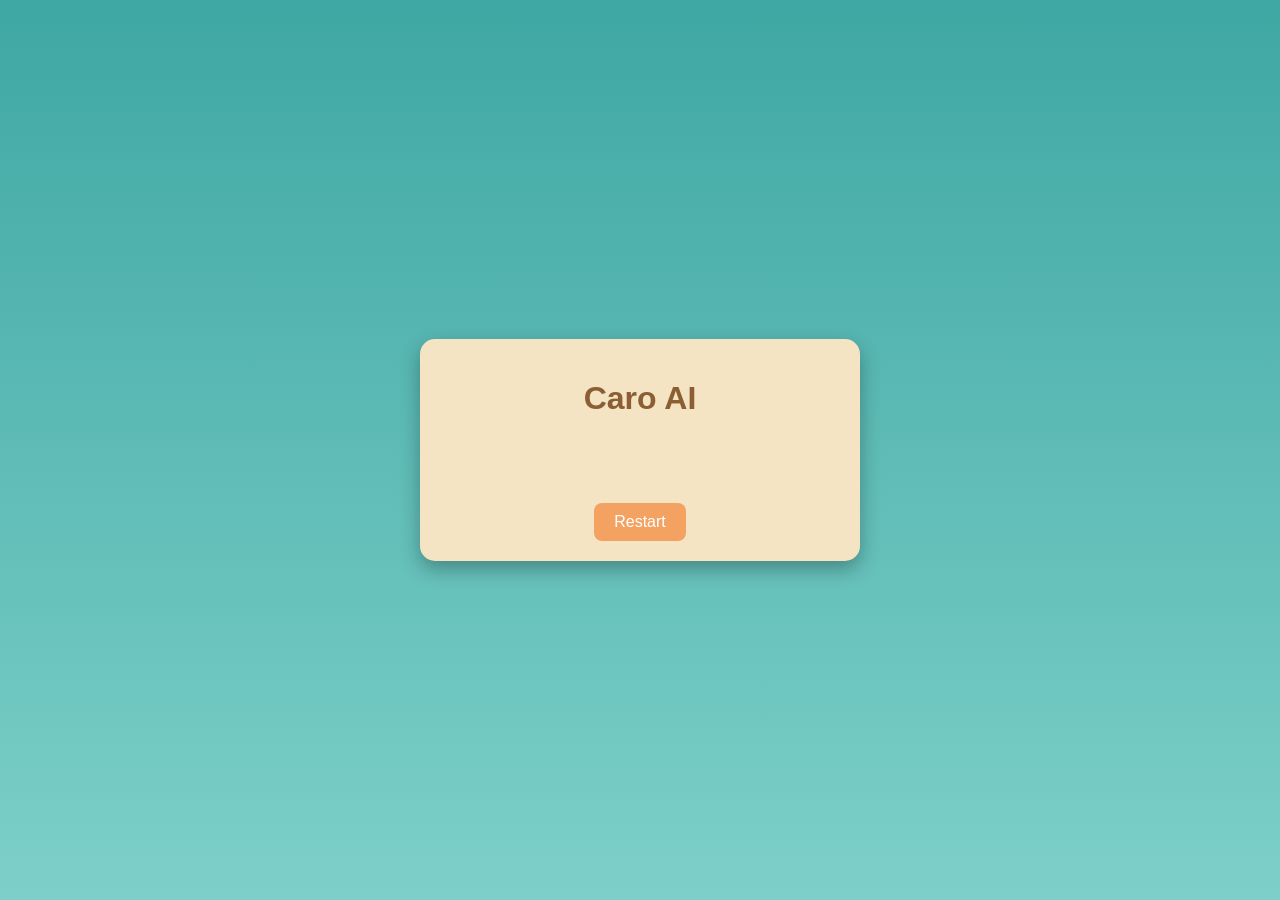
==== frontend/index.html @ d74db957 "code UX" ====
<!DOCTYPE html>
<html lang="en">

<head>
    <meta charset="UTF-8">
    <meta name="viewport" content="width=device-width, initial-scale=1.0">
    <title>PnlhaiIT-Game Tic Tac Toe</title>
    <link rel="stylesheet" href="style.css">
</head>

<body>
    <div class="container">

        <h1>Caro AI</h1>

        <div id="board"></div>

        <button id="restart">Restart</button>
    </div>
    <script src="script.js"></script>
</body>

</html>
---- frontend/style.css ----
body {
    margin: 0;
    font-family: sans-serif;

    /* gradient */
    background: linear-gradient(180deg,
            #3fa7a3,
            #7dd0c9);
    display: flex;
    justify-content: center;
    align-items: center;
    height: 100vh;
}

.container {
    text-align: center;
    background: #f4e4c3;
    padding: 20px;
    border-radius: 15px;
    box-shadow: 0 8px 20px rgba(0, 0, 0, 0.3);
}

h1 {
    color: #8b5e34;
}

#board {
    display: grid;
    grid-template-columns: repeat(10, 1fr);
    gap: 5px;
    width: 90vw;
    max-width: 400px;
    margin: auto;
}

.cell {
    aspect-ratio: 1;
    background: #fff3d4;
    border: 2px solid #caa472;
    border-radius: 6px;
    display: flex;
    align-items: center;
    justify-content: center;
    font-size: 24px;
    font-weight: bold;
    cursor: pointer;
}

.cell:hover {
    background: #ffe7a8;
}

button {
    margin-top: 20px;
    padding: 10px 20px;
    border: none;
    border-radius: 8px;
    background: #f4a261;
    color: white;
    font-size: 16px;
    cursor: pointer;
}

button:hover {
    background: #e76f51;
}

@media (max-width:600px) {
    h1 {
        font-size: 22px;
    }

    #board {
        max-width: 95vw;
    }

    .cell {
        font-size: 18px;
    }
}
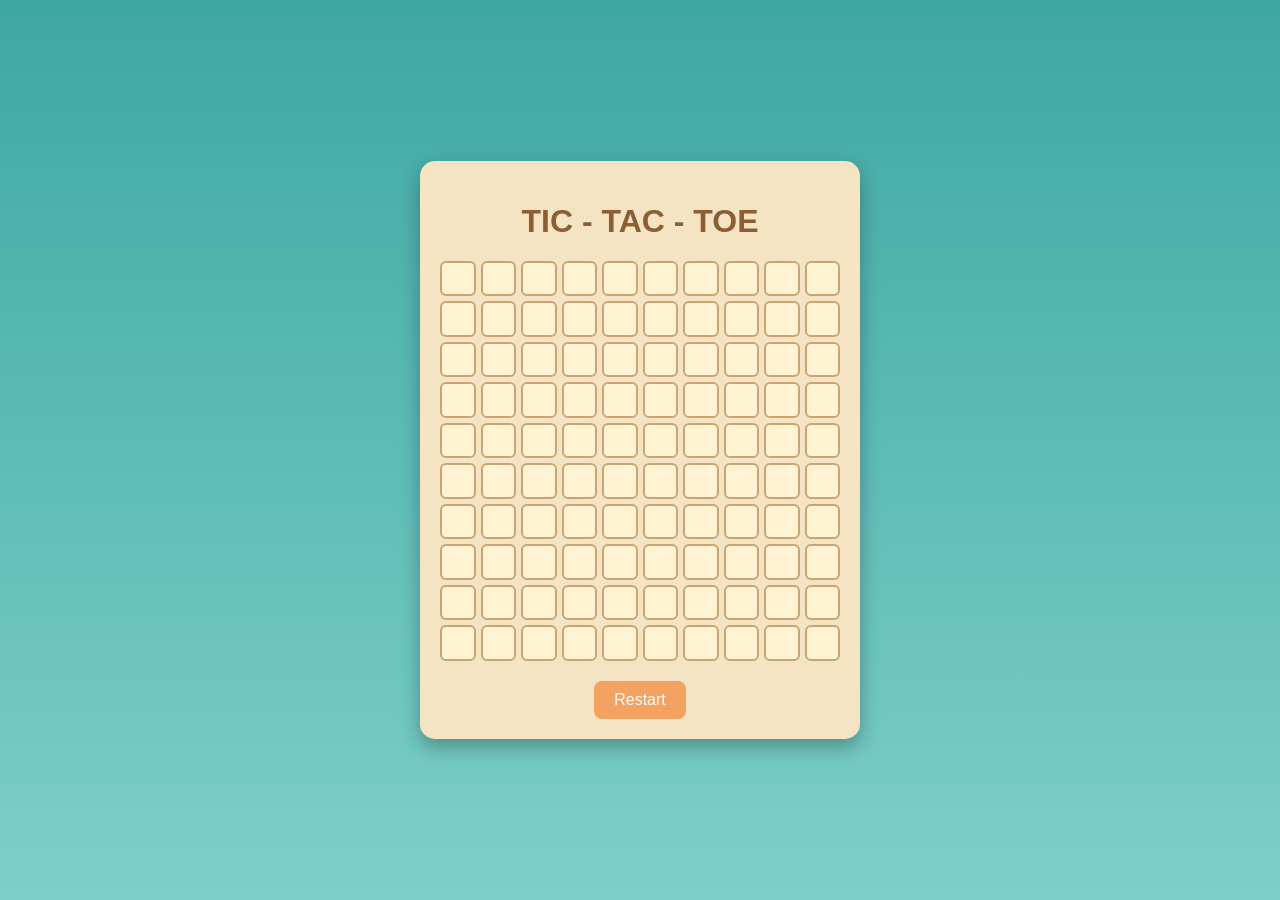
==== commit 9e07edce: "update" ====
--- a/frontend/index.html
+++ b/frontend/index.html
@@ -11,7 +11,7 @@
 <body>
     <div class="container">
 
-        <h1>Caro AI</h1>
+        <h1>TIC - TAC - TOE</h1>
 
         <div id="board"></div>
 
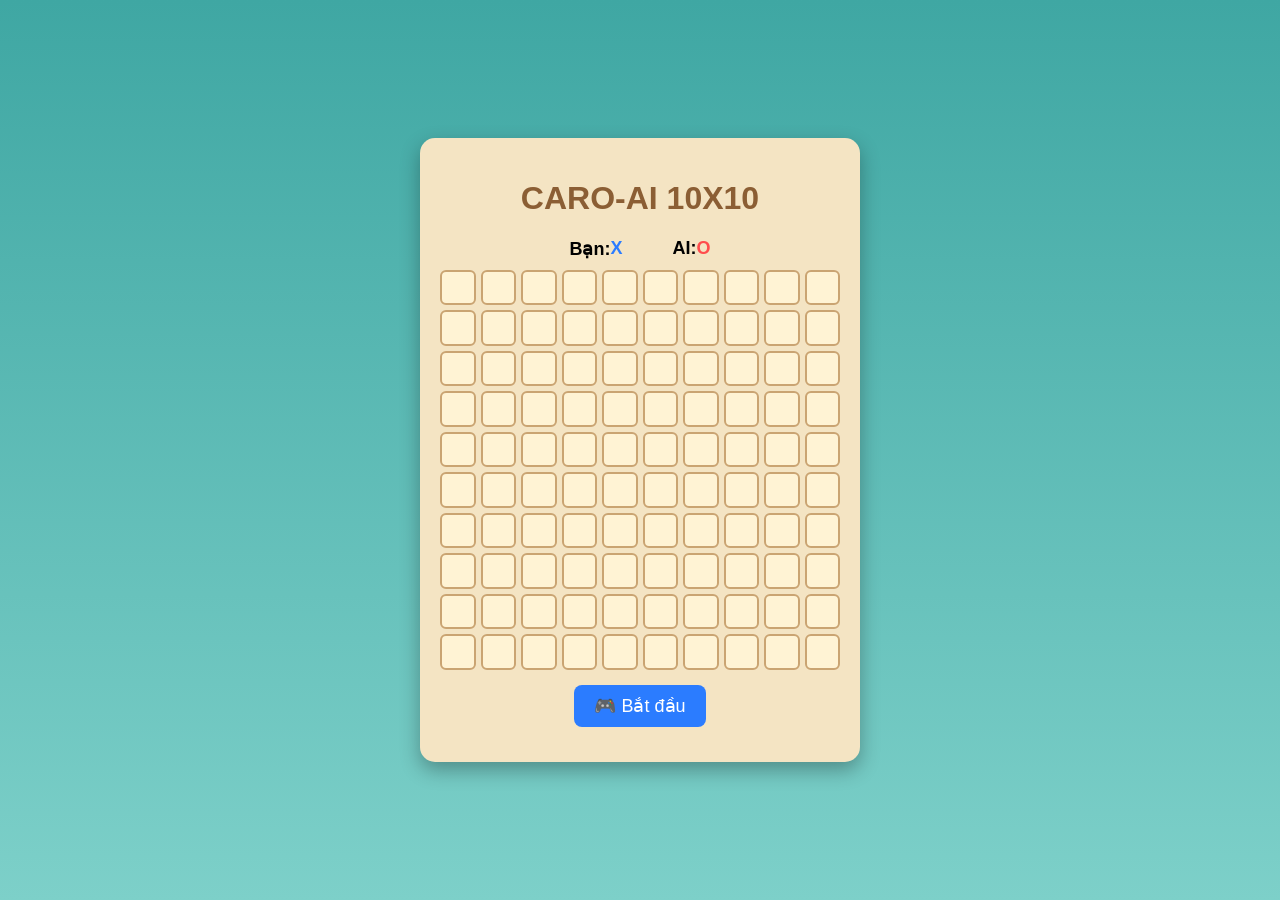
==== commit 79333709: "Update UI & fix core" ====
--- a/frontend/index.html
+++ b/frontend/index.html
@@ -4,18 +4,32 @@
 <head>
     <meta charset="UTF-8">
     <meta name="viewport" content="width=device-width, initial-scale=1.0">
-    <title>PnlhaiIT-Game Tic Tac Toe</title>
+    <title>PnlhaiIT-Game CARO-AI</title>
     <link rel="stylesheet" href="style.css">
 </head>
 
 <body>
     <div class="container">
 
-        <h1>TIC - TAC - TOE</h1>
+        <h1>CARO-AI 10X10</h1>
+
+        <div id="players">
+            <span>Bạn: </span><span id="playerInfo">X</span>
+            <span>AI: </span><span id="aiInfo">O</span>
+        </div>
+
+        <div id="turn" style="margin-bottom: 5px;"></div>
 
         <div id="board"></div>
 
-        <button id="restart">Restart</button>
+        <div id="winModal" class="modal">
+            <div class="modal-content">
+                <h2 id="modalText"></h2>
+                <button onclick="restartGame()">Chơi lại</button>
+            </div>
+        </div>
+
+        <button id="startBtn" onclick="startGame()">🎮 Bắt đầu</button>
     </div>
     <script src="script.js"></script>
 </body>
--- a/frontend/style.css
+++ b/frontend/style.css
@@ -25,6 +25,7 @@
 }
 
 #board {
+    position: relative;
     display: grid;
     grid-template-columns: repeat(10, 1fr);
     gap: 5px;
@@ -44,25 +45,59 @@
     font-size: 24px;
     font-weight: bold;
     cursor: pointer;
+    animation: pop 0.2s ease;
 }
 
 .cell:hover {
     background: #ffe7a8;
 }
 
-button {
-    margin-top: 20px;
+#startBtn {
+    margin: 15px;
     padding: 10px 20px;
+    font-size: 18px;
     border: none;
     border-radius: 8px;
-    background: #f4a261;
+    background: #2b7cff;
     color: white;
-    font-size: 16px;
     cursor: pointer;
 }
 
-button:hover {
-    background: #e76f51;
+#startBtn:hover {
+    background: #1a5ed9;
+}
+
+#players {
+    margin-top: 10px;
+    font-size: 18px;
+    font-weight: bold;
+    display: flex;
+    justify-content: center;
+    margin-bottom: 10px;
+}
+
+#playerInfo {
+    color: #2b7cff;
+    margin-right: 50px;
+}
+
+#aiInfo {
+    color: #ff4d4d;
+}
+
+.x {
+    color: #2b7cff;
+}
+
+.o {
+    color: #ff4d4d;
+}
+
+#turn {
+    margin-top: 10px;
+    font-size: 20px;
+    font-weight: bold;
+    color: #444;
 }
 
 @media (max-width:600px) {
@@ -77,4 +112,64 @@
     .cell {
         font-size: 18px;
     }
+}
+
+@keyframes pop {
+    0% {
+        transform: scale(0.5);
+        opacity: 0;
+    }
+
+    100% {
+        transform: scale(1);
+        opacity: 1;
+    }
+}
+
+.modal {
+    position: fixed;
+    left: 0;
+    top: 0;
+    width: 100%;
+    height: 100%;
+    background: rgba(0, 0, 0, 0.5);
+    display: none;
+    justify-content: center;
+    align-items: center;
+}
+
+.modal-content {
+    background: white;
+    padding: 30px 40px;
+    border-radius: 10px;
+    text-align: center;
+    min-width: 250px;
+    animation: popup 0.3s ease;
+}
+
+.modal-content button {
+    margin-top: 15px;
+    padding: 10px 20px;
+    border: none;
+    border-radius: 6px;
+    background: #2b7cff;
+    color: white;
+    font-size: 16px;
+    cursor: pointer;
+}
+
+.modal-content button:hover {
+    background: #1a5ed9;
+}
+
+@keyframes popup {
+    from {
+        transform: scale(0.7);
+        opacity: 0;
+    }
+
+    to {
+        transform: scale(1);
+        opacity: 1;
+    }
 }
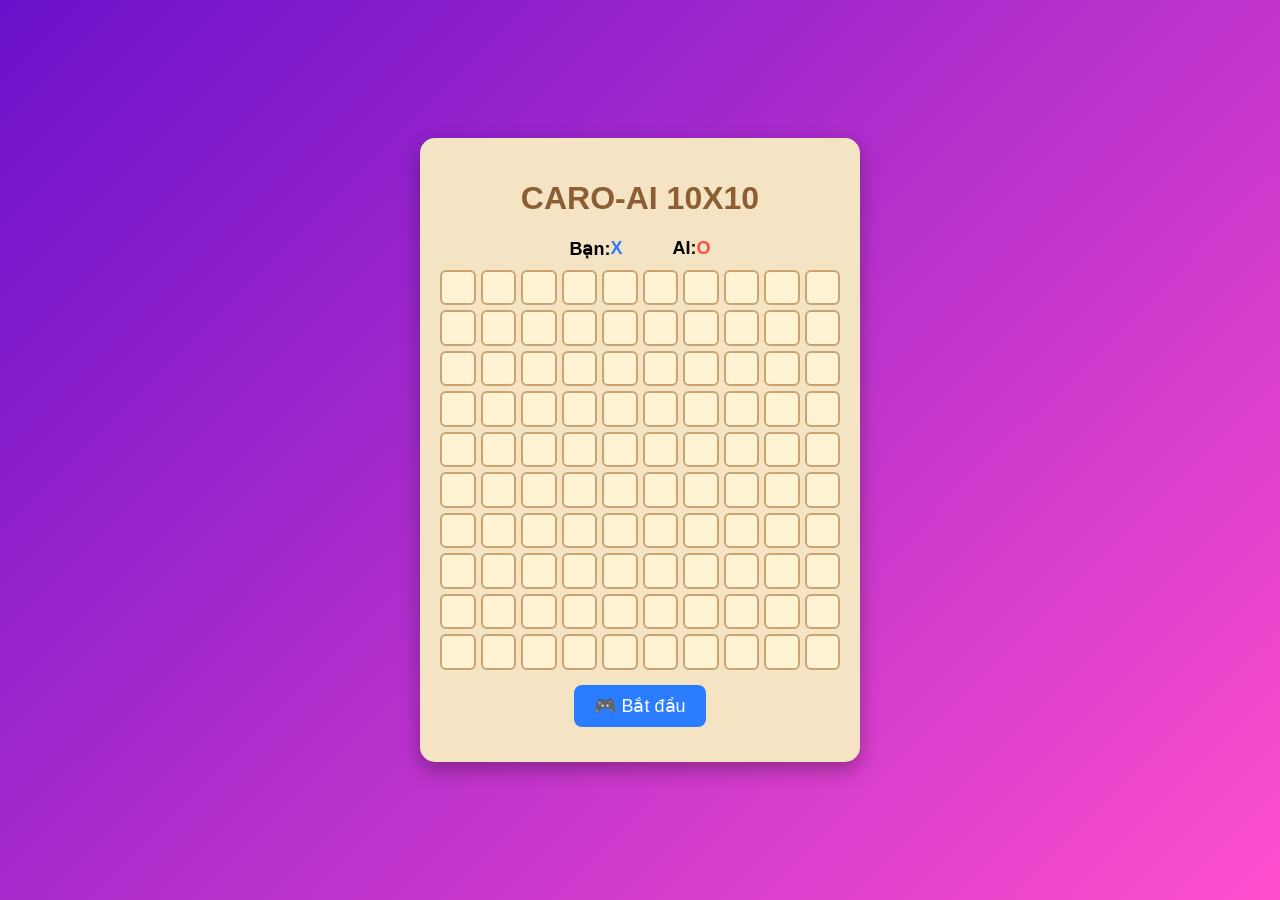
==== commit be6a30e5: "fix index" ====
--- a/frontend/index.html
+++ b/frontend/index.html
@@ -31,7 +31,7 @@
 
         <button id="startBtn" onclick="startGame()">🎮 Bắt đầu</button>
     </div>
-    <script src="script.js"></script>
+    <script src="script.js" defer></script>
 </body>
 
 </html>
--- a/frontend/style.css
+++ b/frontend/style.css
@@ -1,15 +1,14 @@
 body {
     margin: 0;
-    font-family: sans-serif;
+    height: 100vh;
 
-    /* gradient */
-    background: linear-gradient(180deg,
-            #3fa7a3,
-            #7dd0c9);
+    background: linear-gradient(135deg, #6a11cb, #ff4ecd);
+
     display: flex;
     justify-content: center;
     align-items: center;
-    height: 100vh;
+
+    font-family: Arial, sans-serif;
 }
 
 .container {
